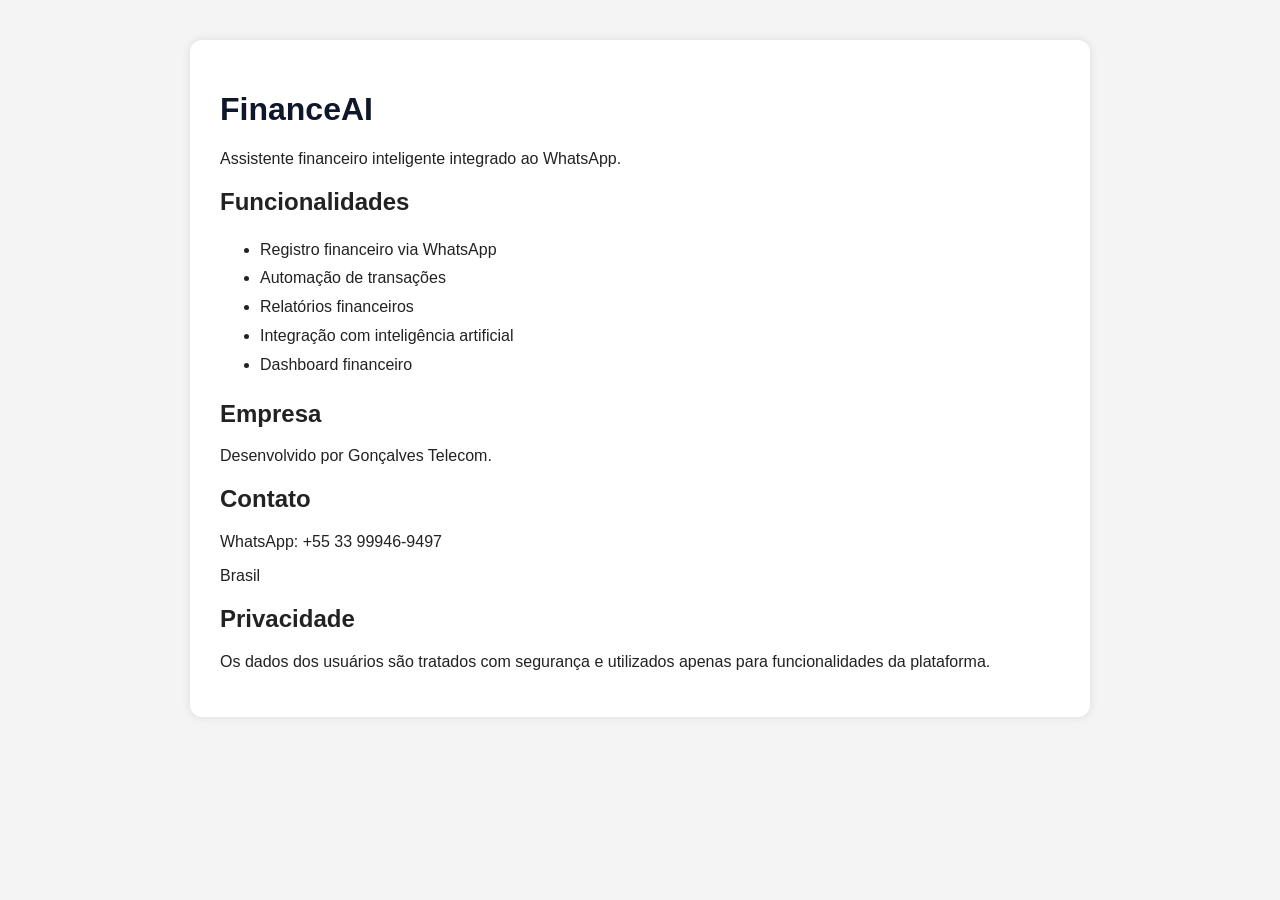
==== docs/index.html @ ef1f1006 "adiciona github pages" ====
<!DOCTYPE html>
<html lang="pt-BR">
<head>
  <meta charset="UTF-8">
  <meta name="viewport" content="width=device-width, initial-scale=1.0">
  <title>FinanceAI</title>

  <style>
    body{
      font-family: Arial;
      max-width: 900px;
      margin: auto;
      padding: 40px;
      background: #f4f4f4;
      color:#222;
    }

    .card{
      background:white;
      padding:30px;
      border-radius:12px;
      box-shadow:0 0 10px rgba(0,0,0,.1);
    }

    h1{
      color:#0f172a;
    }

    ul{
      line-height:1.8;
    }
  </style>
</head>
<body>

<div class="card">

<h1>FinanceAI</h1>

<p>
Assistente financeiro inteligente integrado ao WhatsApp.
</p>

<h2>Funcionalidades</h2>

<ul>
  <li>Registro financeiro via WhatsApp</li>
  <li>Automação de transações</li>
  <li>Relatórios financeiros</li>
  <li>Integração com inteligência artificial</li>
  <li>Dashboard financeiro</li>
</ul>

<h2>Empresa</h2>

<p>
Desenvolvido por Gonçalves Telecom.
</p>

<h2>Contato</h2>

<p>
WhatsApp: +55 33 99946-9497
</p>

<p>
Brasil
</p>

<h2>Privacidade</h2>

<p>
Os dados dos usuários são tratados com segurança e utilizados apenas para funcionalidades da plataforma.
</p>

</div>

</body>
</html>
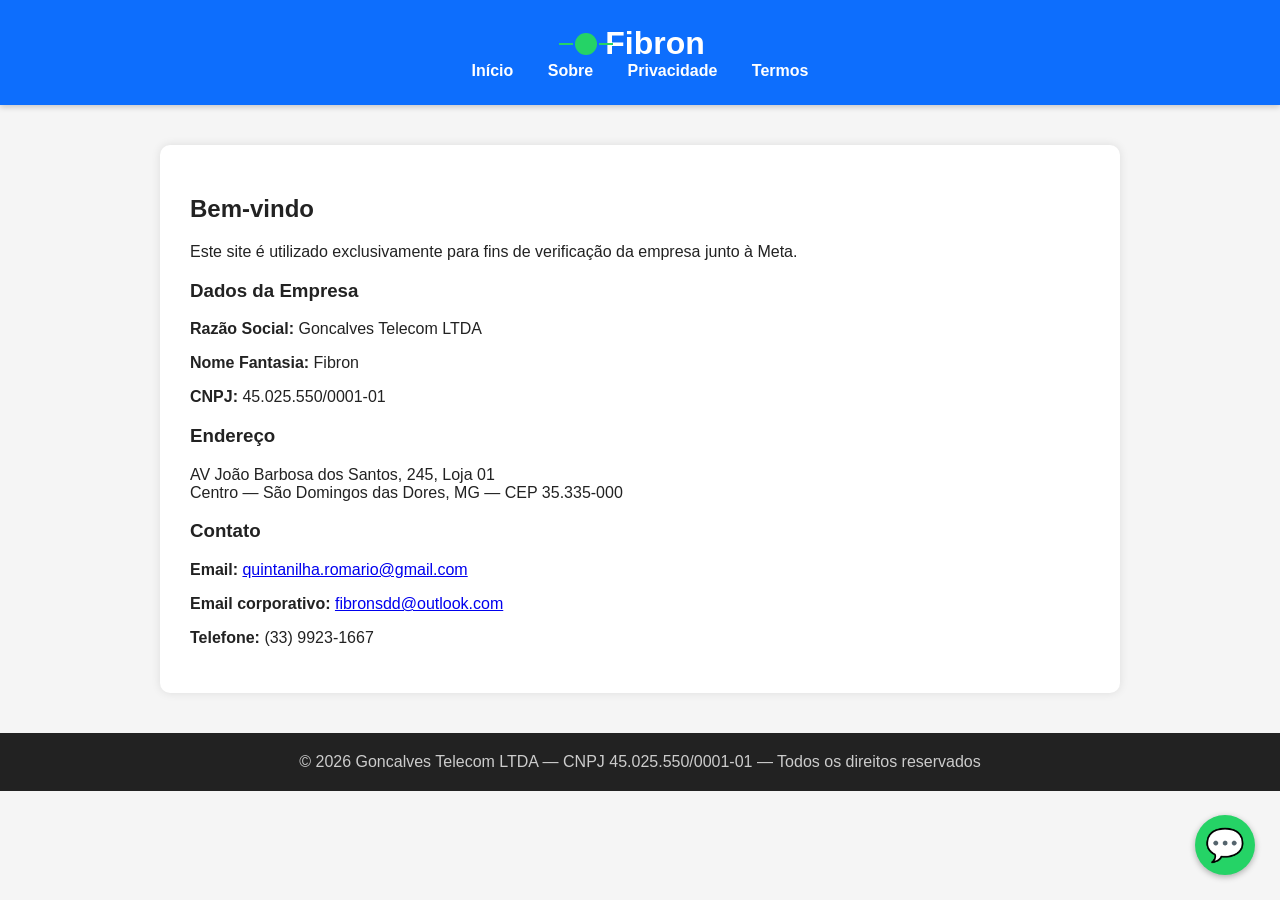
==== commit 9efa1a0e: "Site Premium Fibron" ====
--- a/docs/index.html
+++ b/docs/index.html
@@ -1,79 +1,52 @@
 <!DOCTYPE html>
 <html lang="pt-BR">
 <head>
-  <meta charset="UTF-8">
-  <meta name="viewport" content="width=device-width, initial-scale=1.0">
-  <title>FinanceAI</title>
-
-  <style>
-    body{
-      font-family: Arial;
-      max-width: 900px;
-      margin: auto;
-      padding: 40px;
-      background: #f4f4f4;
-      color:#222;
-    }
-
-    .card{
-      background:white;
-      padding:30px;
-      border-radius:12px;
-      box-shadow:0 0 10px rgba(0,0,0,.1);
-    }
-
-    h1{
-      color:#0f172a;
-    }
-
-    ul{
-      line-height:1.8;
-    }
-  </style>
+    <meta charset="UTF-8">
+    <title>Goncalves Telecom LTDA - Fibron</title>
+    <meta name="description" content="Goncalves Telecom LTDA - Fibron. Empresa de tecnologia, redes e telecomunicações.">
+    <meta name="keywords" content="telecom, tecnologia, redes, internet, Fibron, Goncalves Telecom">
+    <link rel="stylesheet" href="style.css">
+    <link rel="icon" href="favicon.ico">
 </head>
 <body>
 
-<div class="card">
+<header>
+    <div class="logo">
+        <div class="logo-icon"></div>
+        Fibron
+    </div>
+    <nav>
+        <a href="index.html">Início</a>
+        <a href="sobre.html">Sobre</a>
+        <a href="privacy.html">Privacidade</a>
+        <a href="terms.html">Termos</a>
+    </nav>
+</header>
 
-<h1>FinanceAI</h1>
+<div class="container">
+    <h2>Bem-vindo</h2>
+    <p>Este site é utilizado exclusivamente para fins de verificação da empresa junto à Meta.</p>
 
-<p>
-Assistente financeiro inteligente integrado ao WhatsApp.
-</p>
+    <h3>Dados da Empresa</h3>
+    <p><strong>Razão Social:</strong> Goncalves Telecom LTDA</p>
+    <p><strong>Nome Fantasia:</strong> Fibron</p>
+    <p><strong>CNPJ:</strong> 45.025.550/0001-01</p>
 
-<h2>Funcionalidades</h2>
+    <h3>Endereço</h3>
+    <p>AV João Barbosa dos Santos, 245, Loja 01<br>
+    Centro — São Domingos das Dores, MG — CEP 35.335-000</p>
 
-<ul>
-  <li>Registro financeiro via WhatsApp</li>
-  <li>Automação de transações</li>
-  <li>Relatórios financeiros</li>
-  <li>Integração com inteligência artificial</li>
-  <li>Dashboard financeiro</li>
-</ul>
+    <h3>Contato</h3>
+    <p><strong>Email:</strong> <a href="mailto:quintanilha.romario@gmail.com">quintanilha.romario@gmail.com</a></p>
+    <p><strong>Email corporativo:</strong> <a href="mailto:fibronsdd@outlook.com">fibronsdd@outlook.com</a></p>
+    <p><strong>Telefone:</strong> (33) 9923-1667</p>
+</div>
 
-<h2>Empresa</h2>
+<a class="whatsapp-float" href="https://wa.me/5533999231667">💬</a>
 
-<p>
-Desenvolvido por Gonçalves Telecom.
-</p>
-
-<h2>Contato</h2>
-
-<p>
-WhatsApp: +55 33 99946-9497
-</p>
-
-<p>
-Brasil
-</p>
-
-<h2>Privacidade</h2>
-
-<p>
-Os dados dos usuários são tratados com segurança e utilizados apenas para funcionalidades da plataforma.
-</p>
-
-</div>
+<footer>
+    © 2026 Goncalves Telecom LTDA — CNPJ 45.025.550/0001-01 — Todos os direitos reservados
+</footer>
 
 </body>
 </html>
--- a/docs/style.css
+++ b/docs/style.css
@@ -0,0 +1,123 @@
+:root {
+    --primary-blue: #0d6efd;
+    --primary-green: #25D366;
+    --text-dark: #222;
+    --text-light: #fff;
+}
+
+@media (prefers-color-scheme: dark) {
+    body {
+        background: #111;
+        color: #ddd;
+    }
+    .container {
+        background: #1a1a1a;
+        color: #eee;
+    }
+    footer {
+        background: #000;
+    }
+}
+
+body {
+    font-family: Arial, sans-serif;
+    margin: 0;
+    padding: 0;
+    background: #f5f5f5;
+    color: var(--text-dark);
+}
+
+header {
+    background: var(--primary-blue);
+    color: white;
+    padding: 25px;
+    text-align: center;
+    box-shadow: 0 2px 6px rgba(0,0,0,0.2);
+}
+
+.logo {
+    font-size: 32px;
+    font-weight: bold;
+    display: flex;
+    justify-content: center;
+    align-items: center;
+    gap: 8px;
+}
+
+.logo-icon {
+    width: 22px;
+    height: 22px;
+    background: var(--primary-green);
+    border-radius: 50%;
+    position: relative;
+}
+
+.logo-icon::before,
+.logo-icon::after {
+    content: "";
+    position: absolute;
+    width: 14px;
+    height: 2px;
+    background: var(--primary-green);
+    top: 10px;
+    left: -16px;
+}
+
+.logo-icon::after {
+    left: 24px;
+}
+
+nav a {
+    color: white;
+    margin: 0 15px;
+    text-decoration: none;
+    font-weight: bold;
+}
+
+.container {
+    max-width: 900px;
+    margin: 40px auto;
+    background: white;
+    padding: 30px;
+    border-radius: 10px;
+    box-shadow: 0 0 10px rgba(0,0,0,0.1);
+    animation: fadeIn 0.6s ease-in-out;
+}
+
+@keyframes fadeIn {
+    from { opacity: 0; transform: translateY(10px); }
+    to { opacity: 1; transform: translateY(0); }
+}
+
+footer {
+    background: #222;
+    color: #ccc;
+    text-align: center;
+    padding: 20px;
+    margin-top: 40px;
+}
+
+.whatsapp-float {
+    position: fixed;
+    width: 60px;
+    height: 60px;
+    bottom: 25px;
+    right: 25px;
+    background-color: var(--primary-green);
+    color: white;
+    border-radius: 50%;
+    text-align: center;
+    font-size: 32px;
+    box-shadow: 0 2px 6px rgba(0,0,0,0.3);
+    z-index: 100;
+    display: flex;
+    justify-content: center;
+    align-items: center;
+    text-decoration: none;
+    animation: pop 0.4s ease-out;
+}
+
+@keyframes pop {
+    from { transform: scale(0.5); opacity: 0; }
+    to { transform: scale(1); opacity: 1; }
+}
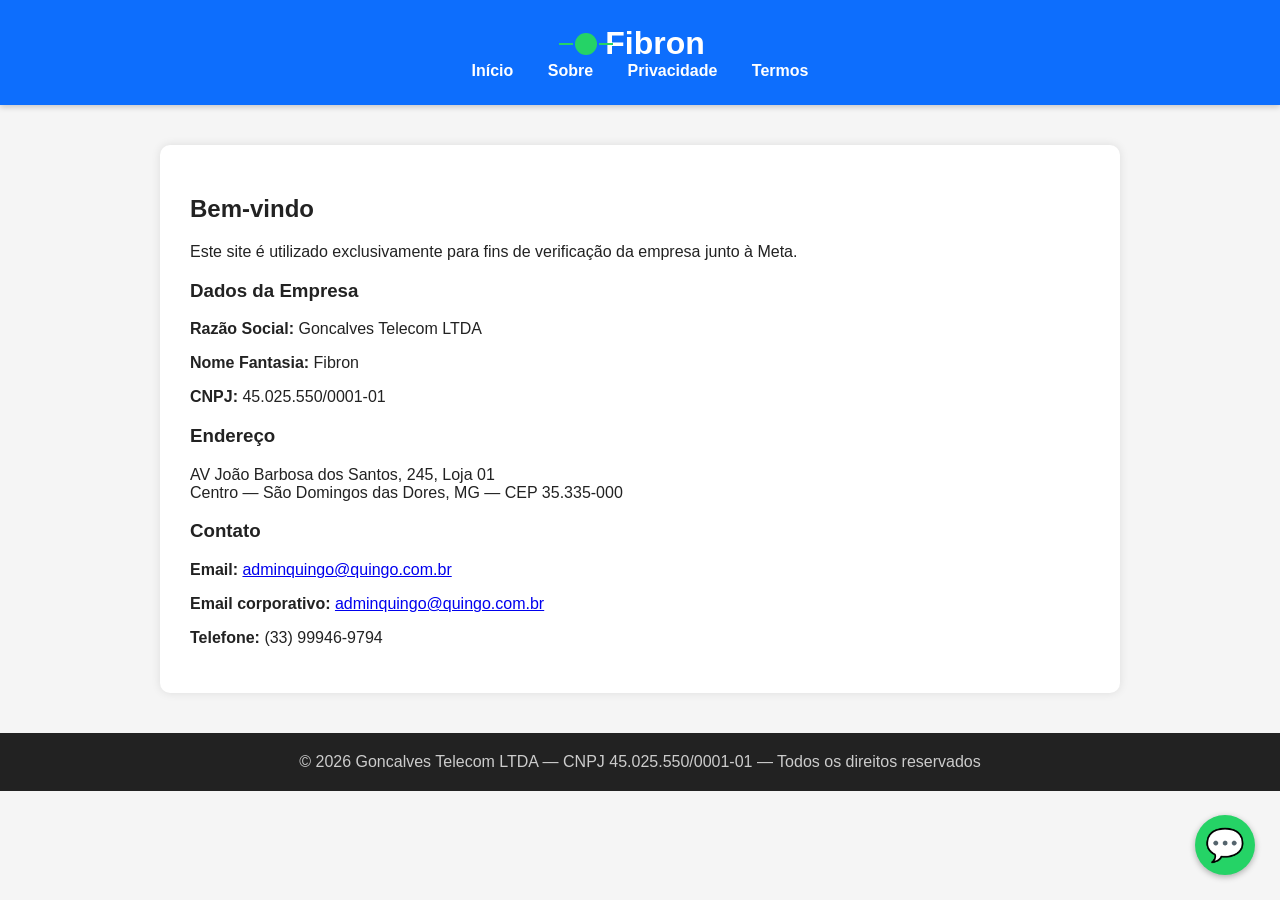
==== commit a68ba55f: "fix(docs): update contact email and phone number" ====
--- a/docs/index.html
+++ b/docs/index.html
@@ -37,12 +37,12 @@
     Centro — São Domingos das Dores, MG — CEP 35.335-000</p>
 
     <h3>Contato</h3>
-    <p><strong>Email:</strong> <a href="mailto:quintanilha.romario@gmail.com">quintanilha.romario@gmail.com</a></p>
-    <p><strong>Email corporativo:</strong> <a href="mailto:fibronsdd@outlook.com">fibronsdd@outlook.com</a></p>
-    <p><strong>Telefone:</strong> (33) 9923-1667</p>
+    <p><strong>Email:</strong> <a href="mailto:adminquingo@quingo.com.br">adminquingo@quingo.com.br</a></p>
+    <p><strong>Email corporativo:</strong> <a href="mailto:adminquingo@quingo.com.br">adminquingo@quingo.com.br</a></p>
+    <p><strong>Telefone:</strong> (33) 99946-9794</p>
 </div>
 
-<a class="whatsapp-float" href="https://wa.me/5533999231667">💬</a>
+<a class="whatsapp-float" href="https://wa.me/5533999469794">💬</a>
 
 <footer>
     © 2026 Goncalves Telecom LTDA — CNPJ 45.025.550/0001-01 — Todos os direitos reservados
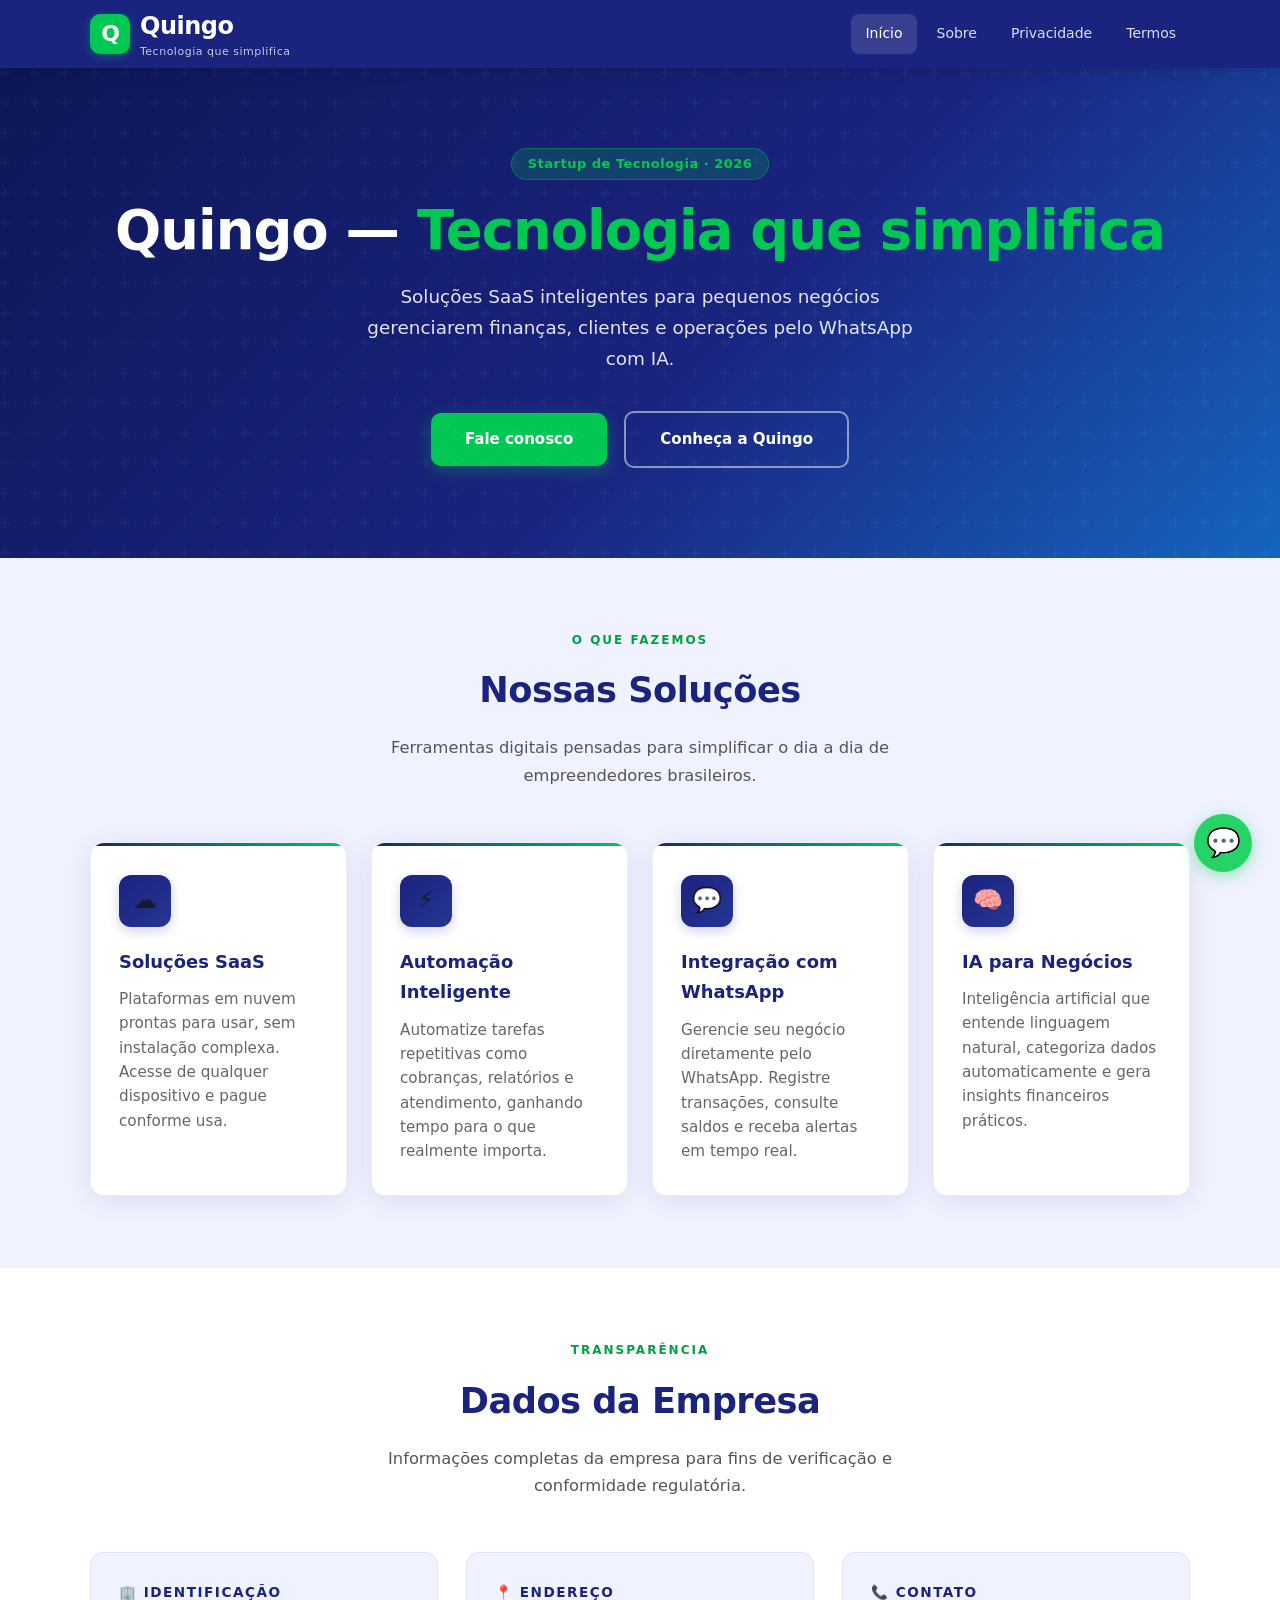
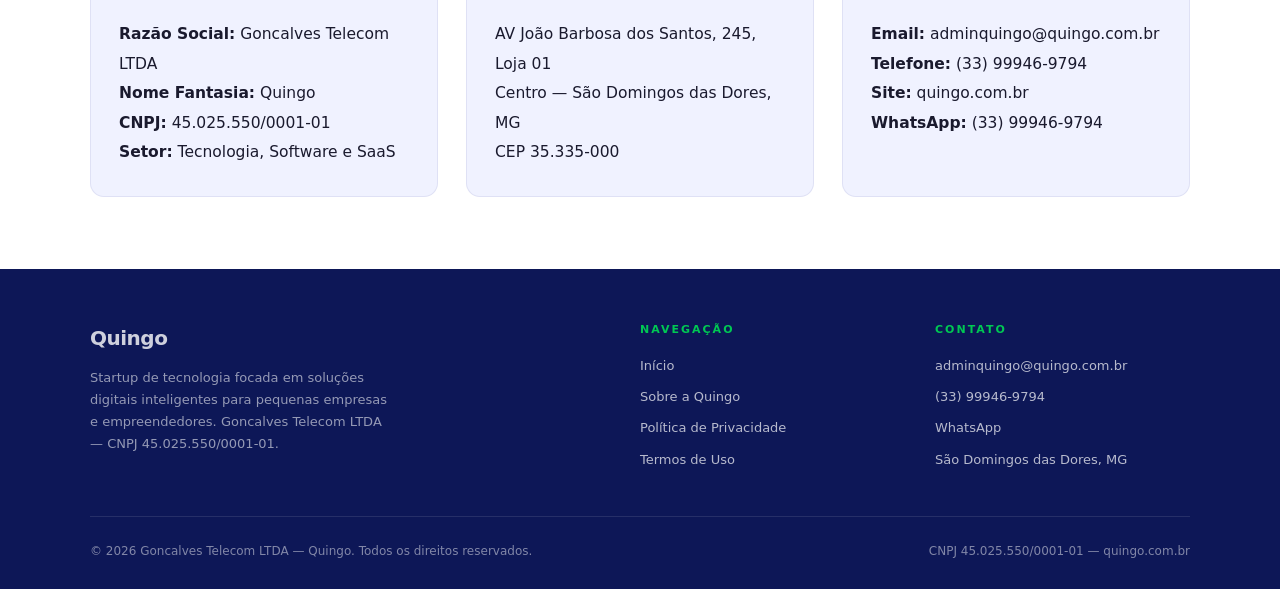
==== commit c1e308f5: "feat(docs): rebrand to Quingo — startup de tecnologia - Rebranding completo de Fibron → Quingo em to" ====
--- a/docs/index.html
+++ b/docs/index.html
@@ -2,50 +2,139 @@
 <html lang="pt-BR">
 <head>
     <meta charset="UTF-8">
-    <title>Goncalves Telecom LTDA - Fibron</title>
-    <meta name="description" content="Goncalves Telecom LTDA - Fibron. Empresa de tecnologia, redes e telecomunicações.">
-    <meta name="keywords" content="telecom, tecnologia, redes, internet, Fibron, Goncalves Telecom">
+    <meta name="viewport" content="width=device-width, initial-scale=1.0">
+    <title>Quingo — Tecnologia que simplifica</title>
+    <meta name="description" content="Quingo: startup de tecnologia com soluções SaaS, automação inteligente, integração WhatsApp e IA para pequenas empresas e empreendedores.">
+    <meta name="keywords" content="SaaS, automação, WhatsApp Business, inteligência artificial, gestão financeira, Quingo, tecnologia, software">
+    <meta property="og:title" content="Quingo — Tecnologia que simplifica">
+    <meta property="og:description" content="Soluções digitais inteligentes para pequenas empresas e empreendedores.">
+    <meta property="og:type" content="website">
+    <meta property="og:url" content="https://quingo.com.br">
     <link rel="stylesheet" href="style.css">
     <link rel="icon" href="favicon.ico">
 </head>
 <body>
 
 <header>
-    <div class="logo">
-        <div class="logo-icon"></div>
-        Fibron
+    <div class="header-inner">
+        <a class="logo" href="index.html">
+            <div class="logo-q">Q</div>
+            <div>
+                <div class="logo-name">Quingo</div>
+                <div class="logo-tagline">Tecnologia que simplifica</div>
+            </div>
+        </a>
+        <nav>
+            <a href="index.html" class="active">Início</a>
+            <a href="sobre.html">Sobre</a>
+            <a href="privacy.html">Privacidade</a>
+            <a href="terms.html">Termos</a>
+        </nav>
     </div>
-    <nav>
-        <a href="index.html">Início</a>
-        <a href="sobre.html">Sobre</a>
-        <a href="privacy.html">Privacidade</a>
-        <a href="terms.html">Termos</a>
-    </nav>
 </header>
 
-<div class="container">
-    <h2>Bem-vindo</h2>
-    <p>Este site é utilizado exclusivamente para fins de verificação da empresa junto à Meta.</p>
-
-    <h3>Dados da Empresa</h3>
-    <p><strong>Razão Social:</strong> Goncalves Telecom LTDA</p>
-    <p><strong>Nome Fantasia:</strong> Fibron</p>
-    <p><strong>CNPJ:</strong> 45.025.550/0001-01</p>
-
-    <h3>Endereço</h3>
-    <p>AV João Barbosa dos Santos, 245, Loja 01<br>
-    Centro — São Domingos das Dores, MG — CEP 35.335-000</p>
-
-    <h3>Contato</h3>
-    <p><strong>Email:</strong> <a href="mailto:adminquingo@quingo.com.br">adminquingo@quingo.com.br</a></p>
-    <p><strong>Email corporativo:</strong> <a href="mailto:adminquingo@quingo.com.br">adminquingo@quingo.com.br</a></p>
-    <p><strong>Telefone:</strong> (33) 99946-9794</p>
+<!-- Hero -->
+<div class="hero">
+    <div class="hero-badge">Startup de Tecnologia &middot; 2026</div>
+    <h1>Quingo &mdash; <span>Tecnologia que simplifica</span></h1>
+    <p>Soluções SaaS inteligentes para pequenos negócios gerenciarem finanças, clientes e operações pelo WhatsApp com IA.</p>
+    <a class="btn btn-primary" href="https://wa.me/5533999469794">Fale conosco</a>
+    <a class="btn btn-outline" href="sobre.html">Conheça a Quingo</a>
 </div>
 
-<a class="whatsapp-float" href="https://wa.me/5533999469794">💬</a>
+<!-- Serviços -->
+<section>
+    <div class="section-inner">
+        <div class="section-label">O que fazemos</div>
+        <h2 class="section-title">Nossas Soluções</h2>
+        <p class="section-sub">Ferramentas digitais pensadas para simplificar o dia a dia de empreendedores brasileiros.</p>
+
+        <div class="cards">
+            <div class="card">
+                <div class="card-icon">&#9729;</div>
+                <h3>Soluções SaaS</h3>
+                <p>Plataformas em nuvem prontas para usar, sem instalação complexa. Acesse de qualquer dispositivo e pague conforme usa.</p>
+            </div>
+            <div class="card">
+                <div class="card-icon">&#9889;</div>
+                <h3>Automação Inteligente</h3>
+                <p>Automatize tarefas repetitivas como cobranças, relatórios e atendimento, ganhando tempo para o que realmente importa.</p>
+            </div>
+            <div class="card">
+                <div class="card-icon">&#128172;</div>
+                <h3>Integração com WhatsApp</h3>
+                <p>Gerencie seu negócio diretamente pelo WhatsApp. Registre transações, consulte saldos e receba alertas em tempo real.</p>
+            </div>
+            <div class="card">
+                <div class="card-icon">&#129504;</div>
+                <h3>IA para Negócios</h3>
+                <p>Inteligência artificial que entende linguagem natural, categoriza dados automaticamente e gera insights financeiros práticos.</p>
+            </div>
+        </div>
+    </div>
+</section>
+
+<!-- Dados da Empresa -->
+<section class="info-section">
+    <div class="section-inner">
+        <div class="section-label">Transparência</div>
+        <h2 class="section-title">Dados da Empresa</h2>
+        <p class="section-sub">Informações completas da empresa para fins de verificação e conformidade regulatória.</p>
+
+        <div class="info-grid">
+            <div class="info-box">
+                <h3>&#127970; Identificação</h3>
+                <p><strong>Razão Social:</strong> Goncalves Telecom LTDA</p>
+                <p><strong>Nome Fantasia:</strong> Quingo</p>
+                <p><strong>CNPJ:</strong> 45.025.550/0001-01</p>
+                <p><strong>Setor:</strong> Tecnologia, Software e SaaS</p>
+            </div>
+            <div class="info-box">
+                <h3>&#128205; Endereço</h3>
+                <p>AV João Barbosa dos Santos, 245, Loja 01</p>
+                <p>Centro — São Domingos das Dores, MG</p>
+                <p>CEP 35.335-000</p>
+            </div>
+            <div class="info-box">
+                <h3>&#128222; Contato</h3>
+                <p><strong>Email:</strong> <a href="mailto:adminquingo@quingo.com.br">adminquingo@quingo.com.br</a></p>
+                <p><strong>Telefone:</strong> <a href="tel:+5533999469794">(33) 99946-9794</a></p>
+                <p><strong>Site:</strong> <a href="https://quingo.com.br">quingo.com.br</a></p>
+                <p><strong>WhatsApp:</strong> <a href="https://wa.me/5533999469794">(33) 99946-9794</a></p>
+            </div>
+        </div>
+    </div>
+</section>
+
+<a class="whatsapp-float" href="https://wa.me/5533999469794" aria-label="Fale pelo WhatsApp">&#128172;</a>
 
 <footer>
-    © 2026 Goncalves Telecom LTDA — CNPJ 45.025.550/0001-01 — Todos os direitos reservados
+    <div class="footer-inner">
+        <div class="footer-top">
+            <div class="footer-brand">
+                <span class="logo-name">Quingo</span>
+                <p>Startup de tecnologia focada em soluções digitais inteligentes para pequenas empresas e empreendedores. Goncalves Telecom LTDA &mdash; CNPJ 45.025.550/0001-01.</p>
+            </div>
+            <div class="footer-col">
+                <h4>Navegação</h4>
+                <a href="index.html">Início</a>
+                <a href="sobre.html">Sobre a Quingo</a>
+                <a href="privacy.html">Política de Privacidade</a>
+                <a href="terms.html">Termos de Uso</a>
+            </div>
+            <div class="footer-col">
+                <h4>Contato</h4>
+                <a href="mailto:adminquingo@quingo.com.br">adminquingo@quingo.com.br</a>
+                <a href="tel:+5533999469794">(33) 99946-9794</a>
+                <a href="https://wa.me/5533999469794">WhatsApp</a>
+                <p>São Domingos das Dores, MG</p>
+            </div>
+        </div>
+        <div class="footer-bottom">
+            <span>&copy; 2026 Goncalves Telecom LTDA &mdash; Quingo. Todos os direitos reservados.</span>
+            <span>CNPJ 45.025.550/0001-01 &mdash; quingo.com.br</span>
+        </div>
+    </div>
 </footer>
 
 </body>
--- a/docs/style.css
+++ b/docs/style.css
@@ -1,123 +1,570 @@
 :root {
-    --primary-blue: #0d6efd;
-    --primary-green: #25D366;
-    --text-dark: #222;
-    --text-light: #fff;
-}
-
-@media (prefers-color-scheme: dark) {
-    body {
-        background: #111;
-        color: #ddd;
-    }
-    .container {
-        background: #1a1a1a;
-        color: #eee;
-    }
-    footer {
-        background: #000;
-    }
-}
-
-body {
-    font-family: Arial, sans-serif;
+    --primary: #1a237e;
+    --primary-light: #283593;
+    --primary-dark: #0d1757;
+    --accent: #00c853;
+    --accent-dark: #00a040;
+    --text-dark: #1a1a2e;
+    --text-muted: #5c6bc0;
+    --bg: #f0f2ff;
+    --white: #ffffff;
+    --card-shadow: 0 4px 24px rgba(26,35,126,0.10);
+    --radius: 14px;
+}
+
+*, *::before, *::after {
+    box-sizing: border-box;
     margin: 0;
     padding: 0;
-    background: #f5f5f5;
+}
+
+html {
+    scroll-behavior: smooth;
+}
+
+body {
+    font-family: 'Segoe UI', system-ui, -apple-system, sans-serif;
+    background: var(--bg);
     color: var(--text-dark);
-}
-
+    line-height: 1.7;
+}
+
+/* ── Header ── */
 header {
-    background: var(--primary-blue);
-    color: white;
-    padding: 25px;
+    background: var(--primary);
+    color: var(--white);
+    padding: 0 40px;
+    position: sticky;
+    top: 0;
+    z-index: 100;
+    box-shadow: 0 2px 16px rgba(0,0,0,0.18);
+}
+
+.header-inner {
+    max-width: 1100px;
+    margin: 0 auto;
+    display: flex;
+    align-items: center;
+    justify-content: space-between;
+    height: 68px;
+}
+
+/* ── Logo ── */
+.logo {
+    display: flex;
+    align-items: center;
+    gap: 10px;
+    text-decoration: none;
+    color: var(--white);
+}
+
+.logo-q {
+    width: 40px;
+    height: 40px;
+    background: var(--accent);
+    border-radius: 10px;
+    display: flex;
+    align-items: center;
+    justify-content: center;
+    font-size: 22px;
+    font-weight: 900;
+    color: var(--white);
+    letter-spacing: -1px;
+    box-shadow: 0 2px 8px rgba(0,200,83,0.4);
+    flex-shrink: 0;
+}
+
+.logo-name {
+    font-size: 24px;
+    font-weight: 800;
+    letter-spacing: -0.5px;
+}
+
+.logo-tagline {
+    font-size: 11px;
+    opacity: 0.75;
+    font-weight: 400;
+    letter-spacing: 0.5px;
+    margin-top: -4px;
+}
+
+/* ── Nav ── */
+nav {
+    display: flex;
+    gap: 6px;
+}
+
+nav a {
+    color: rgba(255,255,255,0.85);
+    text-decoration: none;
+    font-weight: 500;
+    font-size: 14px;
+    padding: 8px 14px;
+    border-radius: 8px;
+    transition: background 0.2s, color 0.2s;
+}
+
+nav a:hover, nav a.active {
+    background: rgba(255,255,255,0.13);
+    color: var(--white);
+}
+
+/* ── Hero Banner ── */
+.hero {
+    background: linear-gradient(135deg, var(--primary-dark) 0%, var(--primary) 55%, #1565c0 100%);
+    color: var(--white);
     text-align: center;
-    box-shadow: 0 2px 6px rgba(0,0,0,0.2);
-}
-
-.logo {
-    font-size: 32px;
-    font-weight: bold;
-    display: flex;
+    padding: 80px 24px 90px;
+    position: relative;
+    overflow: hidden;
+}
+
+.hero::before {
+    content: '';
+    position: absolute;
+    inset: 0;
+    background: url("data:image/svg+xml,%3Csvg width='60' height='60' viewBox='0 0 60 60' xmlns='http://www.w3.org/2000/svg'%3E%3Cg fill='none' fill-rule='evenodd'%3E%3Cg fill='%23ffffff' fill-opacity='0.03'%3E%3Cpath d='M36 34v-4h-2v4h-4v2h4v4h2v-4h4v-2h-4zm0-30V0h-2v4h-4v2h4v4h2V6h4V4h-4zM6 34v-4H4v4H0v2h4v4h2v-4h4v-2H6zM6 4V0H4v4H0v2h4v4h2V6h4V4H6z'/%3E%3C/g%3E%3C/g%3E%3C/svg%3E");
+}
+
+.hero-badge {
+    display: inline-block;
+    background: rgba(0,200,83,0.2);
+    color: var(--accent);
+    border: 1px solid rgba(0,200,83,0.35);
+    border-radius: 20px;
+    padding: 4px 16px;
+    font-size: 13px;
+    font-weight: 600;
+    letter-spacing: 0.5px;
+    margin-bottom: 20px;
+}
+
+.hero h1 {
+    font-size: clamp(2rem, 5vw, 3.4rem);
+    font-weight: 900;
+    letter-spacing: -1px;
+    line-height: 1.15;
+    margin-bottom: 18px;
+    position: relative;
+}
+
+.hero h1 span {
+    color: var(--accent);
+}
+
+.hero p {
+    font-size: 1.15rem;
+    opacity: 0.88;
+    max-width: 560px;
+    margin: 0 auto 36px;
+    position: relative;
+}
+
+.btn {
+    display: inline-block;
+    padding: 14px 34px;
+    border-radius: 10px;
+    font-weight: 700;
+    font-size: 15px;
+    text-decoration: none;
+    transition: transform 0.18s, box-shadow 0.18s, opacity 0.18s;
+    cursor: pointer;
+    border: none;
+}
+
+.btn-primary {
+    background: var(--accent);
+    color: var(--white);
+    box-shadow: 0 4px 16px rgba(0,200,83,0.35);
+}
+
+.btn-primary:hover {
+    transform: translateY(-2px);
+    box-shadow: 0 8px 24px rgba(0,200,83,0.45);
+}
+
+.btn-outline {
+    background: transparent;
+    color: var(--white);
+    border: 2px solid rgba(255,255,255,0.5);
+    margin-left: 12px;
+}
+
+.btn-outline:hover {
+    background: rgba(255,255,255,0.1);
+    border-color: var(--white);
+}
+
+/* ── Sections ── */
+section {
+    padding: 72px 24px;
+}
+
+.section-inner {
+    max-width: 1100px;
+    margin: 0 auto;
+}
+
+.section-label {
+    text-align: center;
+    font-size: 12px;
+    font-weight: 700;
+    letter-spacing: 2px;
+    text-transform: uppercase;
+    color: var(--accent-dark);
+    margin-bottom: 10px;
+}
+
+.section-title {
+    text-align: center;
+    font-size: clamp(1.6rem, 3.5vw, 2.2rem);
+    font-weight: 800;
+    color: var(--primary);
+    margin-bottom: 14px;
+    letter-spacing: -0.5px;
+}
+
+.section-sub {
+    text-align: center;
+    color: #555;
+    max-width: 560px;
+    margin: 0 auto 52px;
+    font-size: 1.02rem;
+}
+
+/* ── Cards de Serviços ── */
+.cards {
+    display: grid;
+    grid-template-columns: repeat(auto-fit, minmax(240px, 1fr));
+    gap: 24px;
+}
+
+.card {
+    background: var(--white);
+    border-radius: var(--radius);
+    padding: 32px 28px;
+    box-shadow: var(--card-shadow);
+    border: 1px solid rgba(26,35,126,0.07);
+    transition: transform 0.22s, box-shadow 0.22s;
+    position: relative;
+    overflow: hidden;
+}
+
+.card::before {
+    content: '';
+    position: absolute;
+    top: 0;
+    left: 0;
+    right: 0;
+    height: 3px;
+    background: linear-gradient(90deg, var(--primary), var(--accent));
+    border-radius: var(--radius) var(--radius) 0 0;
+}
+
+.card:hover {
+    transform: translateY(-6px);
+    box-shadow: 0 12px 40px rgba(26,35,126,0.16);
+}
+
+.card-icon {
+    width: 52px;
+    height: 52px;
+    background: linear-gradient(135deg, var(--primary) 0%, var(--primary-light) 100%);
+    border-radius: 12px;
+    display: flex;
+    align-items: center;
     justify-content: center;
+    font-size: 24px;
+    margin-bottom: 20px;
+    box-shadow: 0 4px 12px rgba(26,35,126,0.2);
+}
+
+.card h3 {
+    font-size: 1.12rem;
+    font-weight: 700;
+    color: var(--primary);
+    margin-bottom: 10px;
+}
+
+.card p {
+    color: #666;
+    font-size: 0.95rem;
+    line-height: 1.6;
+}
+
+/* ── Company Info ── */
+.info-section {
+    background: var(--white);
+}
+
+.info-grid {
+    display: grid;
+    grid-template-columns: repeat(auto-fit, minmax(280px, 1fr));
+    gap: 28px;
+}
+
+.info-box {
+    background: var(--bg);
+    border-radius: var(--radius);
+    padding: 28px;
+    border: 1px solid rgba(26,35,126,0.08);
+}
+
+.info-box h3 {
+    font-size: 0.85rem;
+    font-weight: 700;
+    letter-spacing: 1.5px;
+    text-transform: uppercase;
+    color: var(--primary);
+    margin-bottom: 16px;
+    display: flex;
     align-items: center;
     gap: 8px;
 }
 
-.logo-icon {
-    width: 22px;
-    height: 22px;
-    background: var(--primary-green);
-    border-radius: 50%;
-    position: relative;
-}
-
-.logo-icon::before,
-.logo-icon::after {
-    content: "";
-    position: absolute;
-    width: 14px;
-    height: 2px;
-    background: var(--primary-green);
-    top: 10px;
-    left: -16px;
-}
-
-.logo-icon::after {
-    left: 24px;
-}
-
-nav a {
-    color: white;
-    margin: 0 15px;
+.info-box p, .info-box a {
+    color: var(--text-dark);
+    font-size: 0.97rem;
+    line-height: 1.9;
     text-decoration: none;
-    font-weight: bold;
-}
-
-.container {
-    max-width: 900px;
-    margin: 40px auto;
-    background: white;
-    padding: 30px;
+}
+
+.info-box a:hover {
+    color: var(--accent-dark);
+    text-decoration: underline;
+}
+
+/* ── Content page (sobre, privacy, terms) ── */
+.content-page {
+    max-width: 860px;
+    margin: 48px auto;
+    background: var(--white);
+    border-radius: var(--radius);
+    padding: 52px 56px;
+    box-shadow: var(--card-shadow);
+    animation: fadeIn 0.5s ease;
+}
+
+.content-page h1 {
+    font-size: 2rem;
+    font-weight: 800;
+    color: var(--primary);
+    margin-bottom: 8px;
+    letter-spacing: -0.5px;
+}
+
+.content-page .page-date {
+    font-size: 13px;
+    color: #888;
+    margin-bottom: 36px;
+    padding-bottom: 20px;
+    border-bottom: 2px solid var(--bg);
+}
+
+.content-page h2 {
+    font-size: 1.25rem;
+    font-weight: 700;
+    color: var(--primary);
+    margin: 36px 0 14px;
+}
+
+.content-page h3 {
+    font-size: 1.05rem;
+    font-weight: 600;
+    color: var(--primary-light);
+    margin: 24px 0 10px;
+}
+
+.content-page p {
+    color: #444;
+    margin-bottom: 14px;
+    font-size: 0.97rem;
+}
+
+.content-page ul, .content-page ol {
+    color: #444;
+    padding-left: 24px;
+    margin-bottom: 14px;
+}
+
+.content-page li {
+    margin-bottom: 6px;
+    font-size: 0.97rem;
+}
+
+.content-page strong {
+    color: var(--primary);
+}
+
+/* Valores / Mission cards on sobre */
+.pillars {
+    display: grid;
+    grid-template-columns: repeat(auto-fit, minmax(200px, 1fr));
+    gap: 18px;
+    margin: 20px 0 32px;
+}
+
+.pillar {
+    background: var(--bg);
     border-radius: 10px;
-    box-shadow: 0 0 10px rgba(0,0,0,0.1);
-    animation: fadeIn 0.6s ease-in-out;
-}
-
-@keyframes fadeIn {
-    from { opacity: 0; transform: translateY(10px); }
-    to { opacity: 1; transform: translateY(0); }
-}
-
-footer {
-    background: #222;
-    color: #ccc;
-    text-align: center;
-    padding: 20px;
-    margin-top: 40px;
-}
-
+    padding: 20px 18px;
+    border-left: 4px solid var(--accent);
+}
+
+.pillar .pillar-icon {
+    font-size: 22px;
+    margin-bottom: 8px;
+}
+
+.pillar h4 {
+    font-size: 0.95rem;
+    font-weight: 700;
+    color: var(--primary);
+    margin-bottom: 6px;
+}
+
+.pillar p {
+    font-size: 0.88rem;
+    color: #555;
+    margin: 0;
+}
+
+/* ── WhatsApp Float ── */
 .whatsapp-float {
     position: fixed;
-    width: 60px;
-    height: 60px;
-    bottom: 25px;
-    right: 25px;
-    background-color: var(--primary-green);
-    color: white;
+    width: 58px;
+    height: 58px;
+    bottom: 28px;
+    right: 28px;
+    background: #25d366;
+    color: var(--white);
     border-radius: 50%;
     text-align: center;
-    font-size: 32px;
-    box-shadow: 0 2px 6px rgba(0,0,0,0.3);
-    z-index: 100;
+    font-size: 28px;
+    box-shadow: 0 4px 16px rgba(37,211,102,0.45);
+    z-index: 200;
     display: flex;
     justify-content: center;
     align-items: center;
     text-decoration: none;
-    animation: pop 0.4s ease-out;
-}
-
-@keyframes pop {
-    from { transform: scale(0.5); opacity: 0; }
-    to { transform: scale(1); opacity: 1; }
-}
+    animation: popIn 0.5s cubic-bezier(.34,1.56,.64,1) both;
+    transition: transform 0.2s;
+}
+
+.whatsapp-float:hover {
+    transform: scale(1.1);
+}
+
+/* ── Footer ── */
+footer {
+    background: var(--primary-dark);
+    color: rgba(255,255,255,0.8);
+    padding: 52px 24px 28px;
+}
+
+.footer-inner {
+    max-width: 1100px;
+    margin: 0 auto;
+}
+
+.footer-top {
+    display: grid;
+    grid-template-columns: 2fr 1fr 1fr;
+    gap: 40px;
+    padding-bottom: 36px;
+    border-bottom: 1px solid rgba(255,255,255,0.1);
+}
+
+.footer-brand .logo-name {
+    font-size: 20px;
+    margin-bottom: 12px;
+    display: block;
+}
+
+.footer-brand p {
+    font-size: 13px;
+    opacity: 0.7;
+    line-height: 1.7;
+    max-width: 300px;
+}
+
+.footer-col h4 {
+    font-size: 11px;
+    font-weight: 700;
+    letter-spacing: 2px;
+    text-transform: uppercase;
+    color: var(--accent);
+    margin-bottom: 16px;
+}
+
+.footer-col a, .footer-col p {
+    display: block;
+    color: rgba(255,255,255,0.7);
+    text-decoration: none;
+    font-size: 13px;
+    margin-bottom: 9px;
+    transition: color 0.2s;
+}
+
+.footer-col a:hover {
+    color: var(--accent);
+}
+
+.footer-bottom {
+    display: flex;
+    align-items: center;
+    justify-content: space-between;
+    padding-top: 24px;
+    font-size: 12px;
+    opacity: 0.6;
+    flex-wrap: wrap;
+    gap: 8px;
+}
+
+/* ── Animations ── */
+@keyframes fadeIn {
+    from { opacity: 0; transform: translateY(16px); }
+    to { opacity: 1; transform: translateY(0); }
+}
+
+@keyframes popIn {
+    from { opacity: 0; transform: scale(0.4); }
+    to { opacity: 1; transform: scale(1); }
+}
+
+/* ── Mobile ── */
+@media (max-width: 768px) {
+    header { padding: 0 20px; }
+    .header-inner { height: 60px; }
+    .logo-tagline { display: none; }
+    nav a { padding: 7px 10px; font-size: 13px; }
+
+    .hero { padding: 56px 20px 64px; }
+    .btn-outline { display: none; }
+
+    section { padding: 52px 20px; }
+
+    .content-page { padding: 32px 24px; margin: 24px 16px; }
+
+    .footer-top { grid-template-columns: 1fr; gap: 28px; }
+    .footer-bottom { flex-direction: column; text-align: center; }
+}
+
+@media (max-width: 480px) {
+    nav { gap: 2px; }
+    nav a { padding: 6px 8px; font-size: 12px; }
+    .logo-name { font-size: 20px; }
+}
+
+/* ── Dark mode ── */
+@media (prefers-color-scheme: dark) {
+    :root { --bg: #0e1028; }
+    body { background: var(--bg); color: #e0e4ff; }
+    .card, .info-section { background: #161a3a; }
+    .info-box { background: #1a1f42; border-color: rgba(255,255,255,0.07); }
+    .card { background: #161a3a; border-color: rgba(255,255,255,0.07); }
+    .content-page { background: #161a3a; color: #e0e4ff; }
+    .content-page p, .content-page li { color: #bdc3e8; }
+    .pillar { background: #1a1f42; }
+    section.info-section { background: #161a3a; }
+}
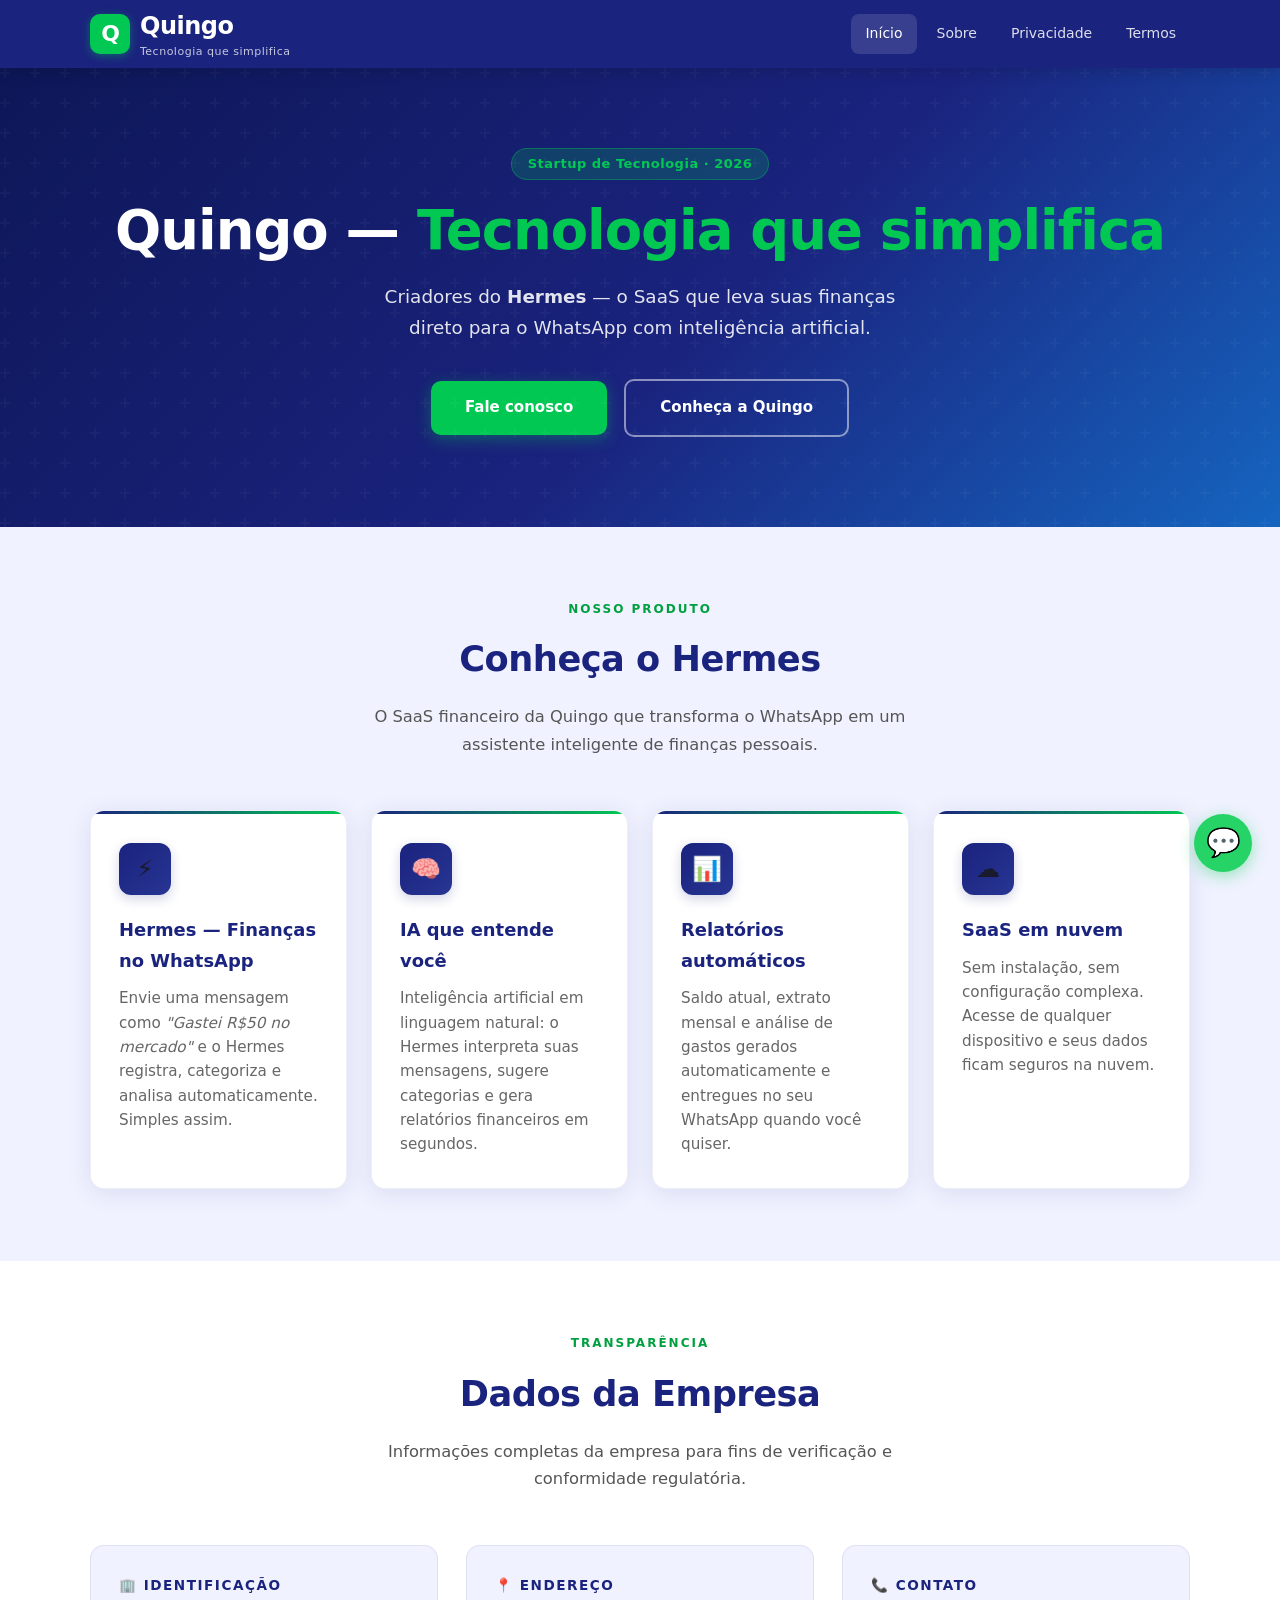
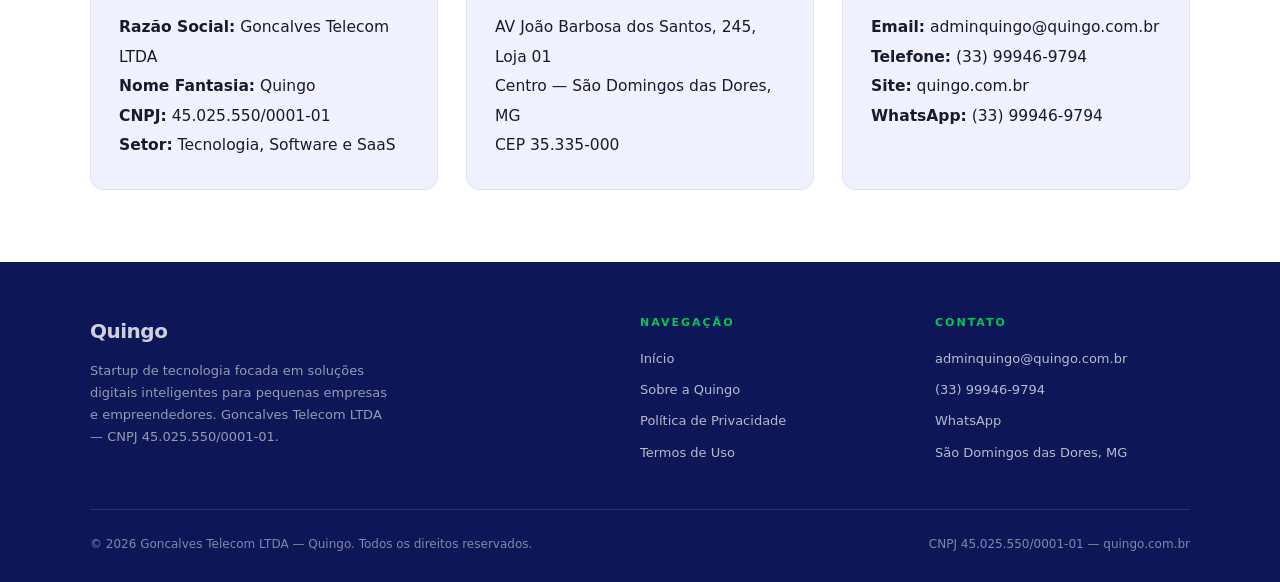
==== commit 5dd3f074: "feat: rebrand product to Hermes by Quingo Identidade: - Produto: Hermes ("Hermes — Suas finanças no " ====
--- a/docs/index.html
+++ b/docs/index.html
@@ -37,7 +37,7 @@
 <div class="hero">
     <div class="hero-badge">Startup de Tecnologia &middot; 2026</div>
     <h1>Quingo &mdash; <span>Tecnologia que simplifica</span></h1>
-    <p>Soluções SaaS inteligentes para pequenos negócios gerenciarem finanças, clientes e operações pelo WhatsApp com IA.</p>
+    <p>Criadores do <strong>Hermes</strong> — o SaaS que leva suas finanças direto para o WhatsApp com inteligência artificial.</p>
     <a class="btn btn-primary" href="https://wa.me/5533999469794">Fale conosco</a>
     <a class="btn btn-outline" href="sobre.html">Conheça a Quingo</a>
 </div>
@@ -45,30 +45,30 @@
 <!-- Serviços -->
 <section>
     <div class="section-inner">
-        <div class="section-label">O que fazemos</div>
-        <h2 class="section-title">Nossas Soluções</h2>
-        <p class="section-sub">Ferramentas digitais pensadas para simplificar o dia a dia de empreendedores brasileiros.</p>
+        <div class="section-label">Nosso Produto</div>
+        <h2 class="section-title">Conheça o Hermes</h2>
+        <p class="section-sub">O SaaS financeiro da Quingo que transforma o WhatsApp em um assistente inteligente de finanças pessoais.</p>
 
         <div class="cards">
             <div class="card">
-                <div class="card-icon">&#9729;</div>
-                <h3>Soluções SaaS</h3>
-                <p>Plataformas em nuvem prontas para usar, sem instalação complexa. Acesse de qualquer dispositivo e pague conforme usa.</p>
-            </div>
-            <div class="card">
                 <div class="card-icon">&#9889;</div>
-                <h3>Automação Inteligente</h3>
-                <p>Automatize tarefas repetitivas como cobranças, relatórios e atendimento, ganhando tempo para o que realmente importa.</p>
-            </div>
-            <div class="card">
-                <div class="card-icon">&#128172;</div>
-                <h3>Integração com WhatsApp</h3>
-                <p>Gerencie seu negócio diretamente pelo WhatsApp. Registre transações, consulte saldos e receba alertas em tempo real.</p>
+                <h3>Hermes &mdash; Finanças no WhatsApp</h3>
+                <p>Envie uma mensagem como <em>"Gastei R$50 no mercado"</em> e o Hermes registra, categoriza e analisa automaticamente. Simples assim.</p>
             </div>
             <div class="card">
                 <div class="card-icon">&#129504;</div>
-                <h3>IA para Negócios</h3>
-                <p>Inteligência artificial que entende linguagem natural, categoriza dados automaticamente e gera insights financeiros práticos.</p>
+                <h3>IA que entende você</h3>
+                <p>Inteligência artificial em linguagem natural: o Hermes interpreta suas mensagens, sugere categorias e gera relatórios financeiros em segundos.</p>
+            </div>
+            <div class="card">
+                <div class="card-icon">&#128202;</div>
+                <h3>Relatórios automáticos</h3>
+                <p>Saldo atual, extrato mensal e análise de gastos gerados automaticamente e entregues no seu WhatsApp quando você quiser.</p>
+            </div>
+            <div class="card">
+                <div class="card-icon">&#9729;</div>
+                <h3>SaaS em nuvem</h3>
+                <p>Sem instalação, sem configuração complexa. Acesse de qualquer dispositivo e seus dados ficam seguros na nuvem.</p>
             </div>
         </div>
     </div>
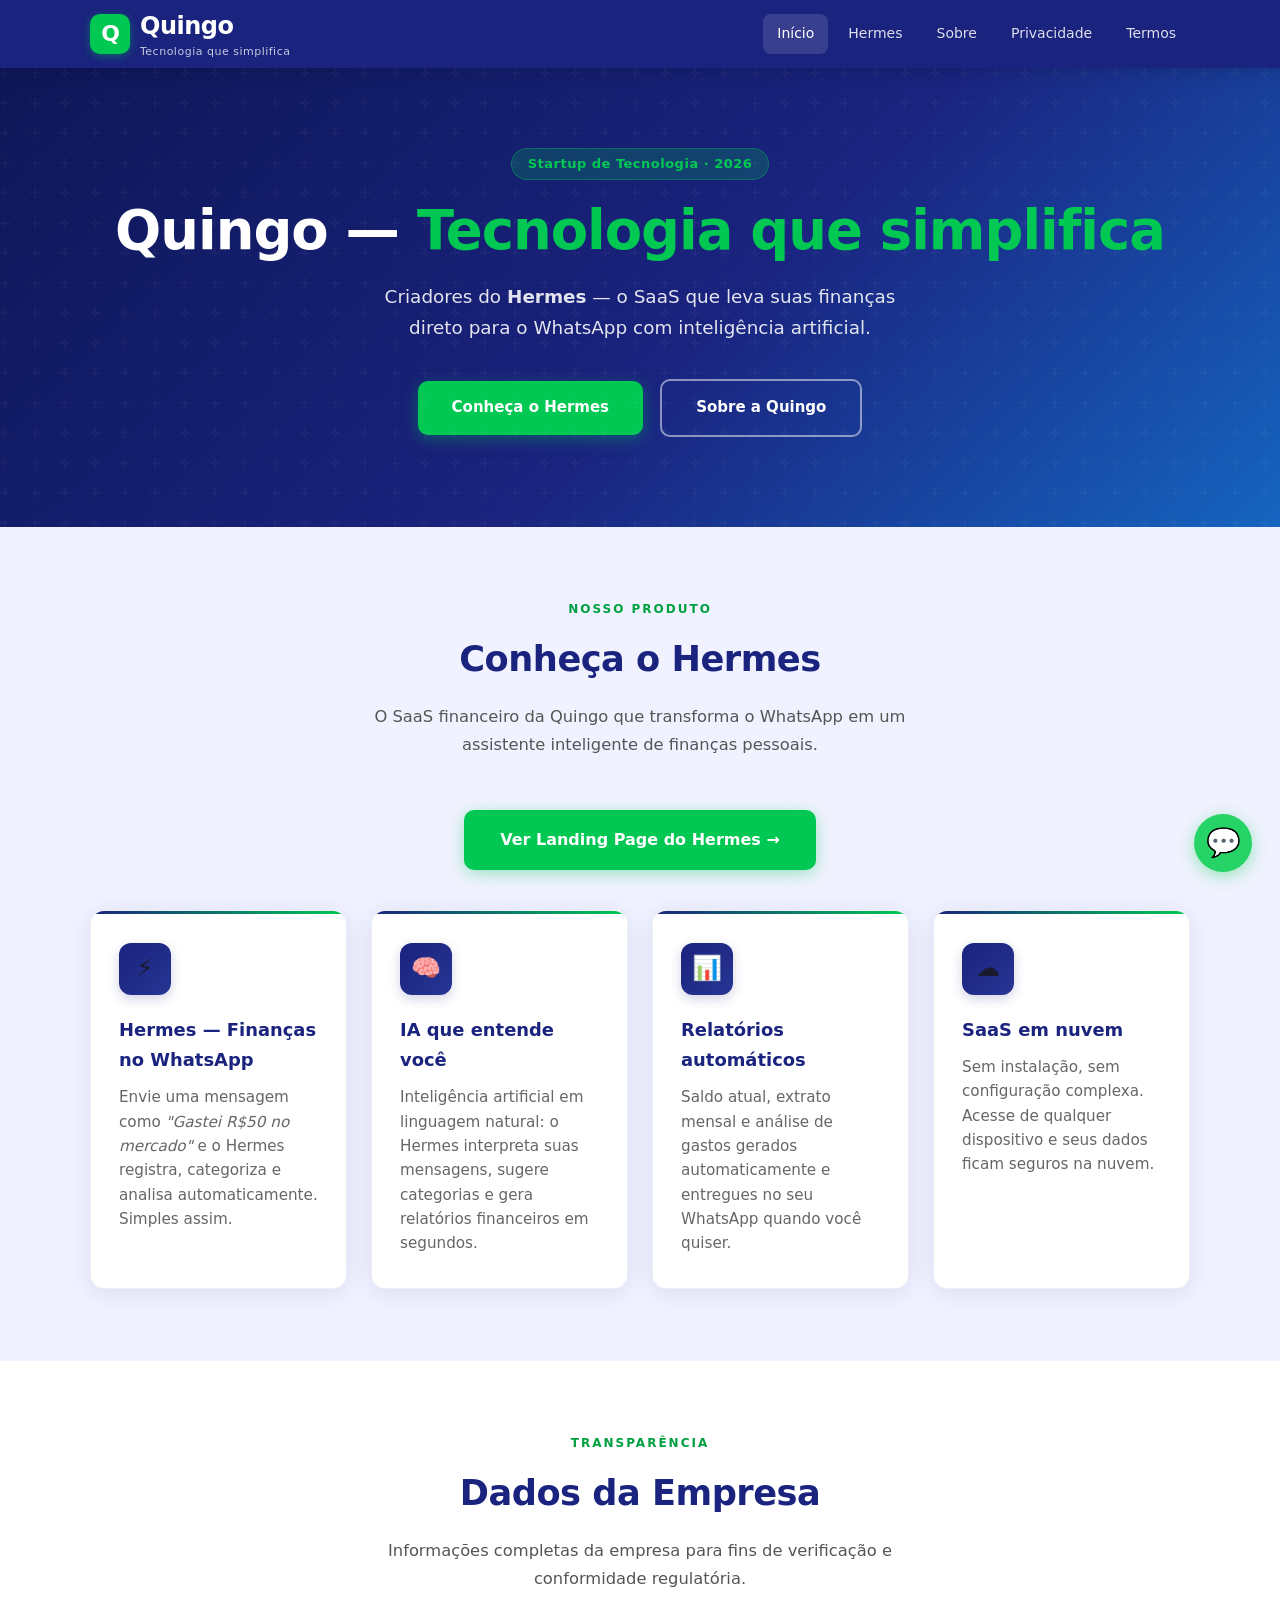
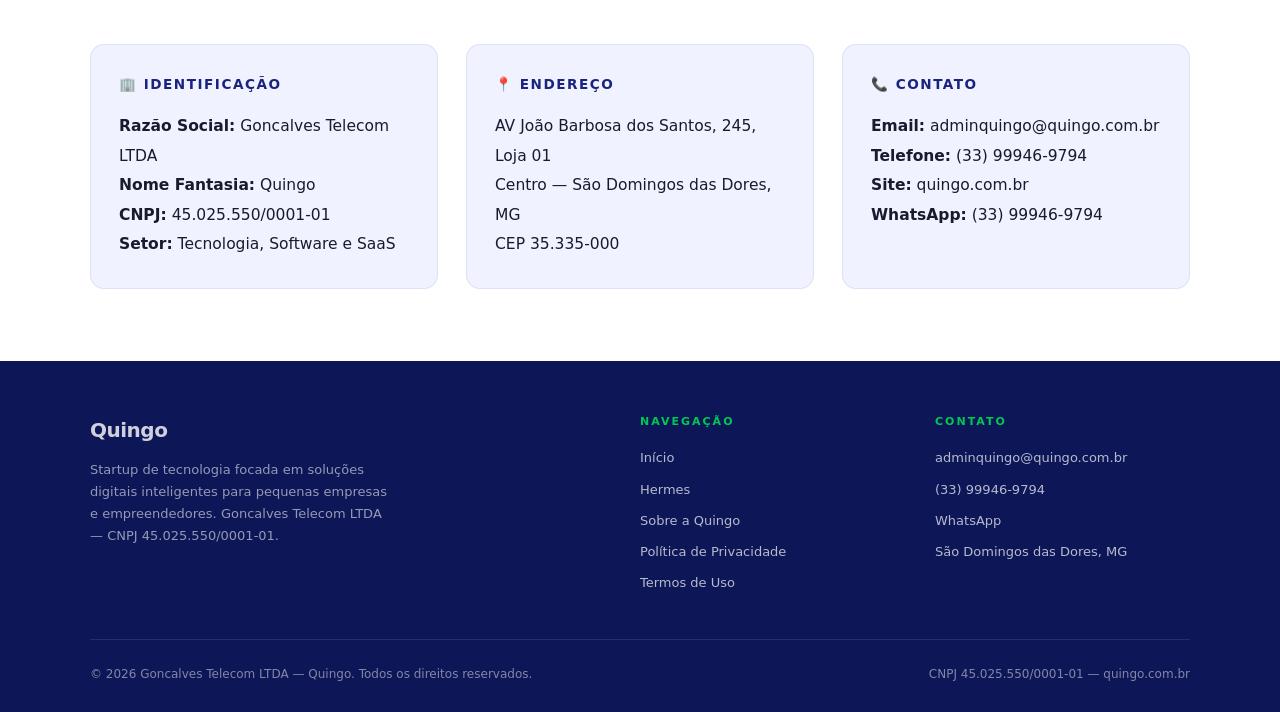
==== commit 100c8f26: "feat(hermes): create professional landing page for Hermes product Full landing page at quingo.com.br" ====
--- a/docs/index.html
+++ b/docs/index.html
@@ -26,6 +26,7 @@
         </a>
         <nav>
             <a href="index.html" class="active">Início</a>
+            <a href="hermes/">Hermes</a>
             <a href="sobre.html">Sobre</a>
             <a href="privacy.html">Privacidade</a>
             <a href="terms.html">Termos</a>
@@ -38,8 +39,8 @@
     <div class="hero-badge">Startup de Tecnologia &middot; 2026</div>
     <h1>Quingo &mdash; <span>Tecnologia que simplifica</span></h1>
     <p>Criadores do <strong>Hermes</strong> — o SaaS que leva suas finanças direto para o WhatsApp com inteligência artificial.</p>
-    <a class="btn btn-primary" href="https://wa.me/5533999469794">Fale conosco</a>
-    <a class="btn btn-outline" href="sobre.html">Conheça a Quingo</a>
+    <a class="btn btn-primary" href="hermes/">Conheça o Hermes</a>
+    <a class="btn btn-outline" href="sobre.html">Sobre a Quingo</a>
 </div>
 
 <!-- Serviços -->
@@ -48,6 +49,12 @@
         <div class="section-label">Nosso Produto</div>
         <h2 class="section-title">Conheça o Hermes</h2>
         <p class="section-sub">O SaaS financeiro da Quingo que transforma o WhatsApp em um assistente inteligente de finanças pessoais.</p>
+
+        <div style="text-align:center;margin-bottom:40px">
+            <a class="btn btn-primary" href="hermes/" style="font-size:16px;padding:16px 36px">
+                Ver Landing Page do Hermes &rarr;
+            </a>
+        </div>
 
         <div class="cards">
             <div class="card">
@@ -118,6 +125,7 @@
             <div class="footer-col">
                 <h4>Navegação</h4>
                 <a href="index.html">Início</a>
+                <a href="hermes/">Hermes</a>
                 <a href="sobre.html">Sobre a Quingo</a>
                 <a href="privacy.html">Política de Privacidade</a>
                 <a href="terms.html">Termos de Uso</a>
